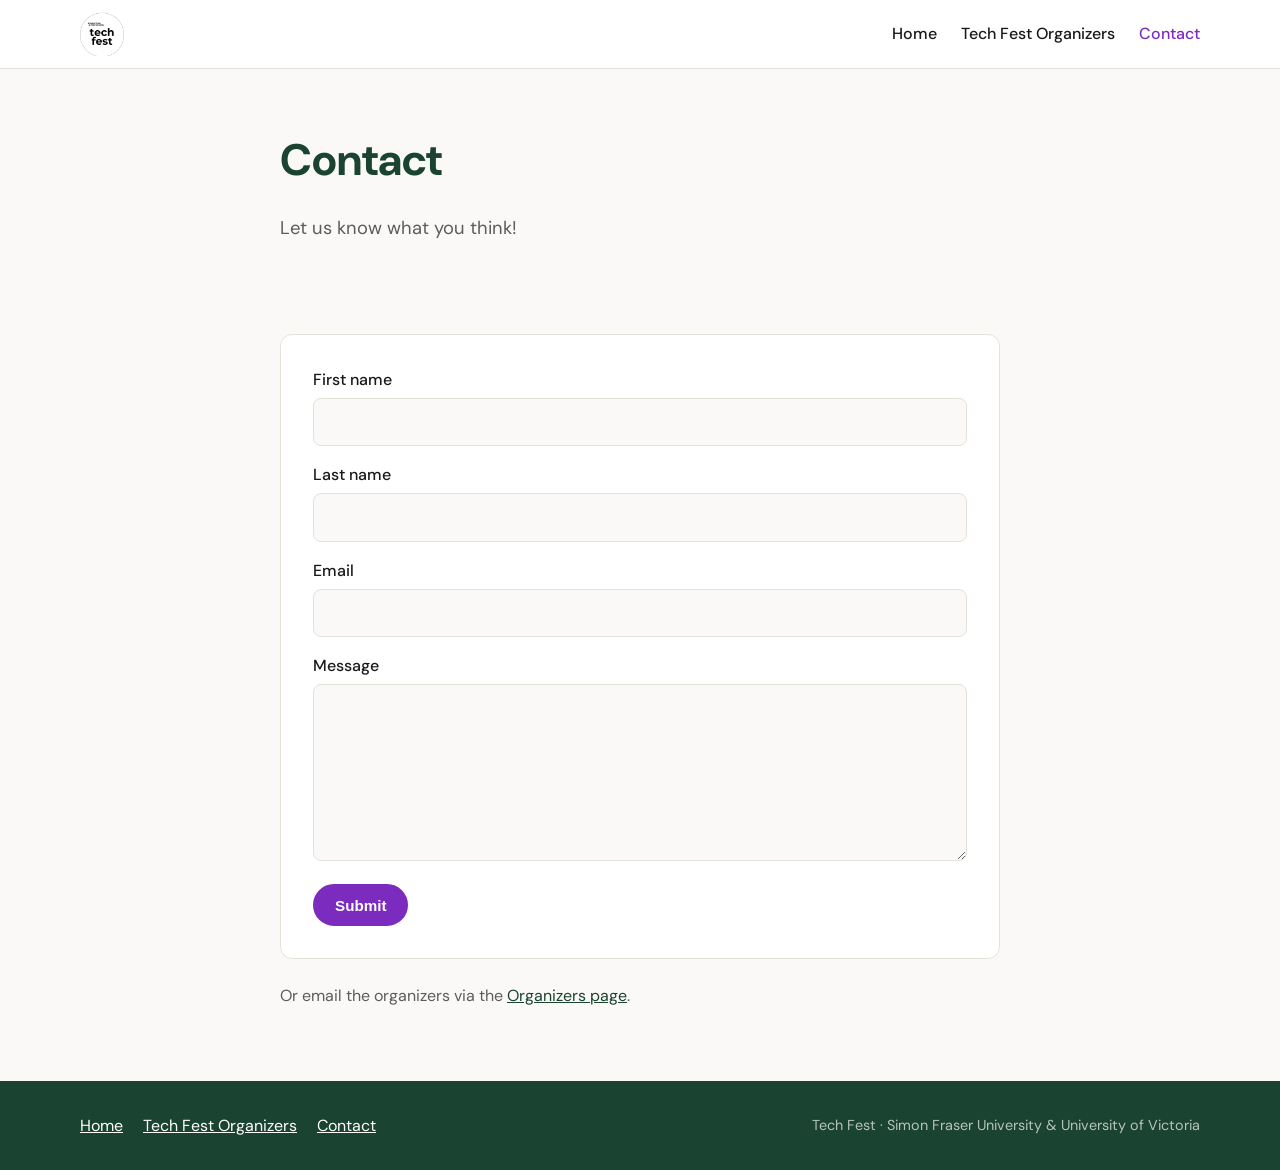
==== contact.html @ 5e9f5255 "Add static Tech Fest site migrated from Wix for GitHub Pages hosting. Co-authored-by: Cursor <cursor" ====
<!DOCTYPE html>
<html lang="en">
<head>
  <meta charset="UTF-8">
  <meta name="viewport" content="width=device-width, initial-scale=1.0">
  <title>Contact | Tech Fest</title>
  <meta name="description" content="Tech Fest – exploring new technology from Simon Fraser University and University of Victoria.">
  <link rel="icon" href="assets/images/logo-minimal.png" type="image/png">
  <link rel="preconnect" href="https://fonts.googleapis.com">
  <link rel="preconnect" href="https://fonts.gstatic.com" crossorigin>
  <link href="https://fonts.googleapis.com/css2?family=DM+Sans:ital,opsz,wght@0,9..40,400;0,9..40,500;0,9..40,600;0,9..40,700;1,9..40,400&display=swap" rel="stylesheet">
  <link rel="stylesheet" href="assets/css/styles.css">
</head>
<body>
  <a class="skip-link" href="#main">Skip to content</a>
  <header class="site-header">
    <div class="container header-inner">
      <a class="brand" href="index.html">
        <img src="assets/images/logo-bw.png" alt="Tech Fest logo" width="120" height="40">
      </a>
      <button class="nav-toggle" aria-expanded="false" aria-controls="site-nav" aria-label="Toggle navigation">
        <span></span><span></span><span></span>
      </button>
      <nav id="site-nav" class="site-nav" aria-label="Main">
        <ul>
          <li><a href="index.html">Home</a></li>
<li><a href="organizers.html">Tech Fest Organizers</a></li>
<li><a href="contact.html" class="active">Contact</a></li>
        </ul>
      </nav>
    </div>
  </header>
  <main id="main">
    
    <section class="section page-header">
      <div class="container narrow">
        <h1>Contact</h1>
        <p class="lead">Let us know what you think!</p>
      </div>
    </section>
    <section class="section">
      <div class="container narrow">
        <form class="contact-form" action="https://formspree.io/f/YOUR_FORM_ID" method="POST">
          <div class="form-row">
            <label for="first-name">First name</label>
            <input id="first-name" name="first_name" type="text" autocomplete="given-name" required>
          </div>
          <div class="form-row">
            <label for="last-name">Last name</label>
            <input id="last-name" name="last_name" type="text" autocomplete="family-name" required>
          </div>
          <div class="form-row">
            <label for="email">Email</label>
            <input id="email" name="email" type="email" autocomplete="email" required>
          </div>
          <div class="form-row">
            <label for="message">Message</label>
            <textarea id="message" name="message" rows="6" required></textarea>
          </div>
          <button class="btn btn-primary" type="submit">Submit</button>
        </form>
        <p class="contact-alt">Or email the organizers via the <a href="organizers.html">Organizers page</a>.</p>
      </div>
    </section>
    
  </main>
  <footer class="site-footer">
    <div class="container footer-inner">
      <nav aria-label="Footer">
        <ul>
          <li><a href="index.html">Home</a></li>
<li><a href="organizers.html">Tech Fest Organizers</a></li>
<li><a href="contact.html" class="active">Contact</a></li>
        </ul>
      </nav>
      <p class="footer-note">Tech Fest · Simon Fraser University &amp; University of Victoria</p>
    </div>
  </footer>
  <script src="assets/js/main.js"></script>
</body>
</html>
---- assets/css/styles.css ----
:root {
  --green: #2d6a4f;
  --green-dark: #1b4332;
  --purple: #7b2cbf;
  --purple-light: #9d4edd;
  --bg: #faf9f7;
  --surface: #ffffff;
  --text: #1a1a1a;
  --muted: #5c5c5c;
  --border: #e5e2dc;
  --shadow: 0 8px 30px rgba(27, 67, 50, 0.08);
  --radius: 12px;
  --max: 1120px;
}

*,
*::before,
*::after {
  box-sizing: border-box;
}

html {
  scroll-behavior: smooth;
}

body {
  margin: 0;
  font-family: "DM Sans", system-ui, -apple-system, sans-serif;
  color: var(--text);
  background: var(--bg);
  line-height: 1.6;
}

img {
  max-width: 100%;
  height: auto;
  display: block;
}

a {
  color: var(--green-dark);
}

a:hover {
  color: var(--purple);
}

.container {
  width: min(100% - 2rem, var(--max));
  margin-inline: auto;
}

.narrow {
  width: min(100% - 2rem, 720px);
}

.skip-link {
  position: absolute;
  left: -9999px;
  top: 0;
  background: var(--green);
  color: #fff;
  padding: 0.5rem 1rem;
  z-index: 1000;
}

.skip-link:focus {
  left: 1rem;
  top: 1rem;
}

/* Header */
.site-header {
  position: sticky;
  top: 0;
  z-index: 100;
  background: rgba(255, 255, 255, 0.95);
  backdrop-filter: blur(8px);
  border-bottom: 1px solid var(--border);
}

.header-inner {
  display: flex;
  align-items: center;
  justify-content: space-between;
  gap: 1rem;
  padding: 0.75rem 0;
}

.brand img {
  height: 44px;
  width: auto;
}

.nav-toggle {
  display: none;
  flex-direction: column;
  gap: 5px;
  background: none;
  border: none;
  cursor: pointer;
  padding: 0.5rem;
}

.nav-toggle span {
  display: block;
  width: 24px;
  height: 2px;
  background: var(--text);
}

.site-nav ul {
  display: flex;
  gap: 1.5rem;
  list-style: none;
  margin: 0;
  padding: 0;
}

.site-nav a {
  text-decoration: none;
  font-weight: 500;
  color: var(--text);
}

.site-nav a.active,
.site-nav a:hover {
  color: var(--purple);
}

/* Hero */
.hero {
  background: linear-gradient(135deg, #d8f3dc 0%, #e0aaff 100%);
  padding: 3rem 0 4rem;
}

.hero-grid {
  display: grid;
  grid-template-columns: 1fr 1fr;
  gap: 2rem;
  align-items: center;
}

.eyebrow {
  text-transform: uppercase;
  letter-spacing: 0.08em;
  font-size: 0.85rem;
  font-weight: 600;
  color: var(--green-dark);
  margin: 0 0 0.5rem;
}

.hero h1 {
  font-size: clamp(2.5rem, 5vw, 3.5rem);
  line-height: 1.1;
  margin: 0 0 1.5rem;
  color: var(--green-dark);
}

.event-details h2 {
  font-size: 1rem;
  text-transform: uppercase;
  letter-spacing: 0.05em;
  color: var(--purple);
  margin: 1.25rem 0 0.35rem;
}

.event-details p {
  margin: 0.25rem 0;
}

.hero-visual img {
  border-radius: var(--radius);
  box-shadow: var(--shadow);
}

/* Sections */
.section {
  padding: 3.5rem 0;
}

.page-header {
  padding-bottom: 1rem;
}

.page-header h1 {
  font-size: clamp(2rem, 4vw, 2.75rem);
  margin: 0;
  color: var(--green-dark);
}

.lead {
  font-size: 1.15rem;
  color: var(--muted);
}

.funders {
  text-align: center;
  background: var(--surface);
}

.funders h2 {
  font-size: 1.25rem;
  font-weight: 500;
  color: var(--muted);
  margin-bottom: 1.5rem;
}

.funder-logo {
  max-width: 280px;
  margin-inline: auto;
}

.projects-section {
  background: var(--surface);
}

.projects-section h2 {
  font-size: 2rem;
  color: var(--green-dark);
  margin-bottom: 2rem;
}

.project-grid {
  display: grid;
  grid-template-columns: repeat(auto-fill, minmax(300px, 1fr));
  gap: 1.5rem;
}

.project-card {
  background: var(--bg);
  border: 1px solid var(--border);
  border-radius: var(--radius);
  padding: 1.25rem;
  display: flex;
  flex-direction: column;
  gap: 0.75rem;
  transition: box-shadow 0.2s, transform 0.2s;
}

.project-card:hover {
  box-shadow: var(--shadow);
  transform: translateY(-2px);
}

.project-num {
  display: inline-block;
  font-size: 0.8rem;
  font-weight: 700;
  color: var(--purple);
  letter-spacing: 0.05em;
}

.project-card-image {
  aspect-ratio: 16 / 10;
  overflow: hidden;
  border-radius: 8px;
  background: #eee;
}

.project-card-image img {
  width: 100%;
  height: 100%;
  object-fit: cover;
}

.project-card h3 {
  font-size: 1.05rem;
  line-height: 1.35;
  margin: 0;
  color: var(--green-dark);
}

.project-members,
.project-contact {
  font-size: 0.9rem;
  color: var(--muted);
  margin: 0;
}

/* Buttons */
.btn {
  display: inline-block;
  padding: 0.65rem 1.25rem;
  border-radius: 999px;
  font-weight: 600;
  text-decoration: none;
  border: 2px solid transparent;
  cursor: pointer;
  font-size: 0.95rem;
  transition: background 0.2s, color 0.2s, border-color 0.2s;
}

.btn-outline {
  border-color: var(--green);
  color: var(--green-dark);
  background: transparent;
  margin-top: auto;
  align-self: flex-start;
}

.btn-outline:hover {
  background: var(--green);
  color: #fff;
}

.btn-primary {
  background: var(--purple);
  color: #fff;
  border-color: var(--purple);
}

.btn-primary:hover {
  background: var(--purple-light);
  border-color: var(--purple-light);
}

/* Invite */
.invite {
  background: linear-gradient(135deg, var(--green-dark), var(--purple));
  color: #fff;
}

.invite h2 {
  margin-top: 0;
}

.invite a {
  color: #fff;
}

.topic-list {
  display: grid;
  grid-template-columns: repeat(auto-fit, minmax(180px, 1fr));
  gap: 0.5rem 1.5rem;
  padding-left: 1.25rem;
}

.topics-label {
  font-weight: 600;
  margin-bottom: 0.5rem;
}

/* Organizers */
.organizers-grid {
  display: grid;
  grid-template-columns: repeat(auto-fit, minmax(280px, 1fr));
  gap: 2rem;
}

.org-block {
  background: var(--surface);
  border: 1px solid var(--border);
  border-radius: var(--radius);
  padding: 2rem;
}

.org-logo {
  max-height: 56px;
  width: auto;
  margin-bottom: 1rem;
}

.org-list {
  list-style: none;
  padding: 0;
  margin: 0;
}

.org-list li {
  padding: 0.75rem 0;
  border-bottom: 1px solid var(--border);
}

.org-list li:last-child {
  border-bottom: none;
}

.role {
  font-size: 0.9rem;
  color: var(--muted);
  font-weight: 400;
}

/* Contact form */
.contact-form {
  background: var(--surface);
  border: 1px solid var(--border);
  border-radius: var(--radius);
  padding: 2rem;
}

.form-note {
  font-size: 0.85rem;
  color: var(--muted);
  background: #f0f7f4;
  padding: 0.75rem 1rem;
  border-radius: 8px;
  margin-top: 0;
}

.form-row {
  margin-bottom: 1rem;
}

.form-row label {
  display: block;
  font-weight: 500;
  margin-bottom: 0.35rem;
}

.form-row input,
.form-row textarea {
  width: 100%;
  padding: 0.65rem 0.85rem;
  border: 1px solid var(--border);
  border-radius: 8px;
  font: inherit;
  background: var(--bg);
}

.form-row input:focus,
.form-row textarea:focus {
  outline: 2px solid var(--purple-light);
  border-color: transparent;
}

.contact-alt {
  margin-top: 1.5rem;
  color: var(--muted);
}

/* Project detail */
.project-header .project-num {
  font-size: 1rem;
  margin-bottom: 0.5rem;
}

.project-gallery {
  display: grid;
  gap: 1rem;
  margin-bottom: 2rem;
}

.project-gallery img {
  border-radius: var(--radius);
  box-shadow: var(--shadow);
}

.project-block h2 {
  color: var(--purple);
  font-size: 1.1rem;
  text-transform: uppercase;
  letter-spacing: 0.04em;
}

.publication {
  font-style: italic;
  color: var(--muted);
}

/* Footer */
.site-footer {
  background: var(--green-dark);
  color: rgba(255, 255, 255, 0.85);
  padding: 2rem 0;
}

.site-footer a {
  color: #fff;
}

.footer-inner {
  display: flex;
  flex-wrap: wrap;
  justify-content: space-between;
  align-items: center;
  gap: 1rem;
}

.site-footer ul {
  display: flex;
  gap: 1.25rem;
  list-style: none;
  margin: 0;
  padding: 0;
}

.footer-note {
  margin: 0;
  font-size: 0.9rem;
  opacity: 0.8;
}

@media (max-width: 768px) {
  .nav-toggle {
    display: flex;
  }

  .site-nav {
    position: absolute;
    top: 100%;
    left: 0;
    right: 0;
    background: var(--surface);
    border-bottom: 1px solid var(--border);
    display: none;
    padding: 1rem;
  }

  .site-nav.open {
    display: block;
  }

  .site-nav ul {
    flex-direction: column;
    gap: 0.75rem;
  }

  .hero-grid {
    grid-template-columns: 1fr;
  }

  .footer-inner {
    flex-direction: column;
    text-align: center;
  }

  .site-footer ul {
    flex-direction: column;
    gap: 0.5rem;
  }
}
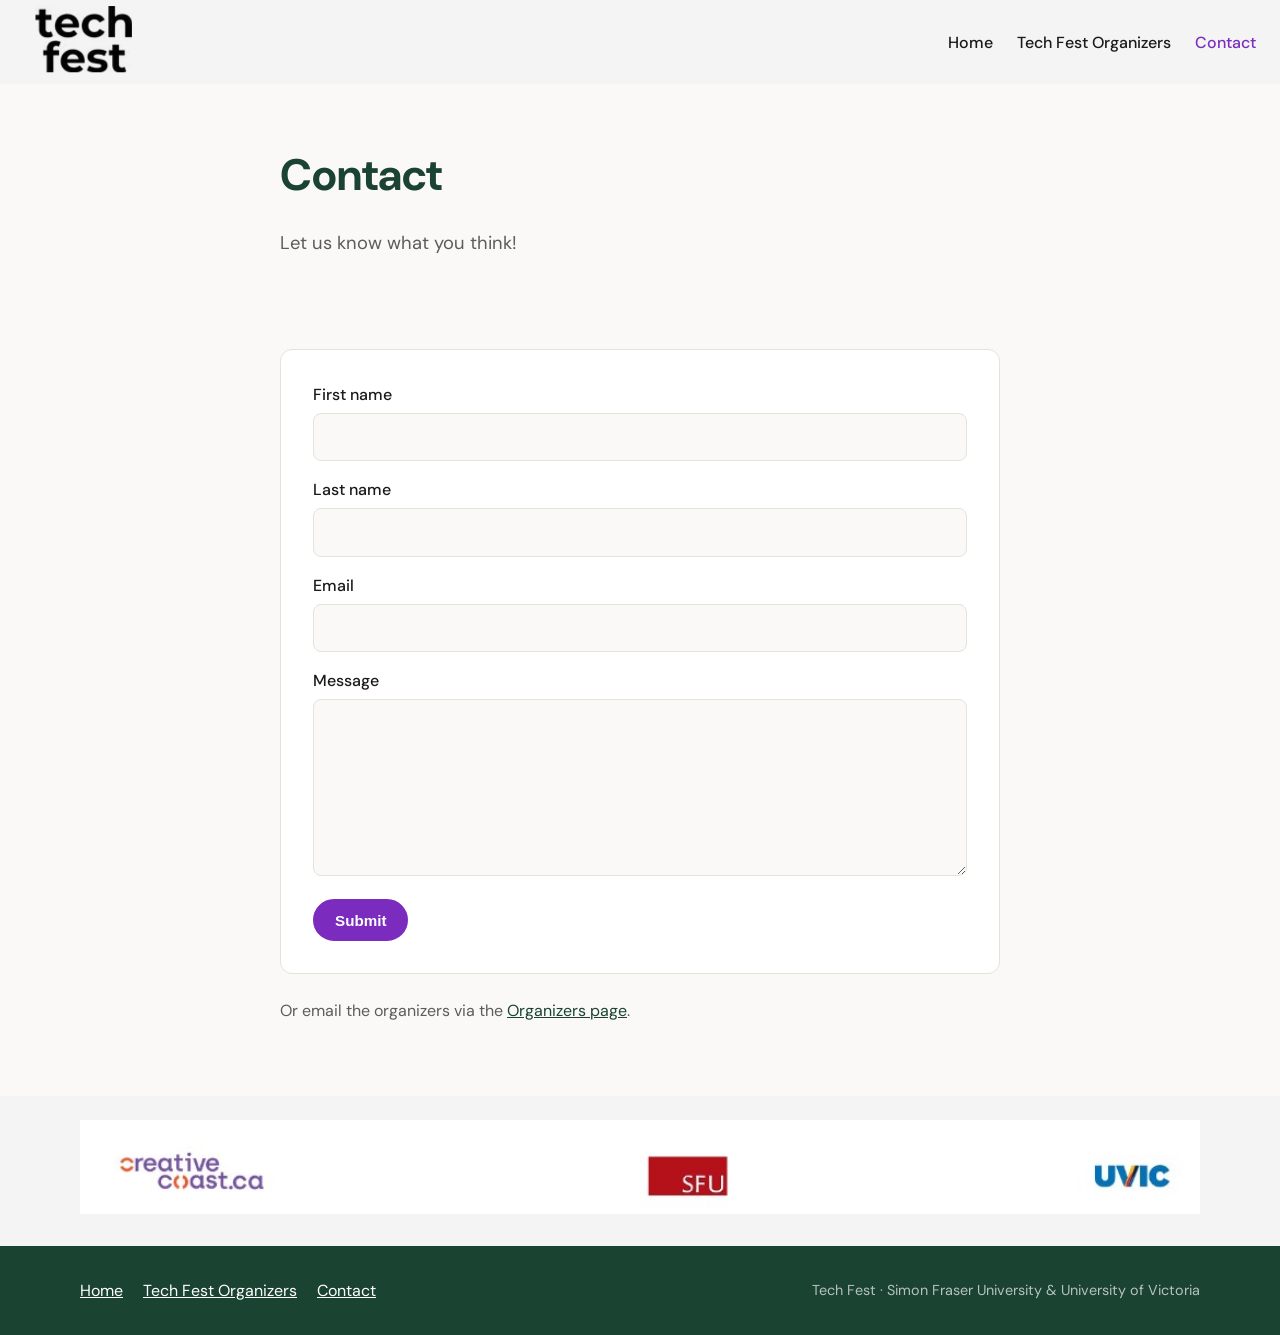
==== commit 006aafbc: "Updated background, fixed the banner, fixed the text, image fit, and other minor yet tedious mistake" ====
--- a/contact.html
+++ b/contact.html
@@ -8,7 +8,7 @@
   <link rel="icon" href="assets/images/logo-minimal.png" type="image/png">
   <link rel="preconnect" href="https://fonts.googleapis.com">
   <link rel="preconnect" href="https://fonts.gstatic.com" crossorigin>
-  <link href="https://fonts.googleapis.com/css2?family=DM+Sans:ital,opsz,wght@0,9..40,400;0,9..40,500;0,9..40,600;0,9..40,700;1,9..40,400&display=swap" rel="stylesheet">
+  <link href="https://fonts.googleapis.com/css2?family=DM+Sans:ital,opsz,wght@0,9..40,400;0,9..40,500;0,9..40,600;0,9..40,700;1,9..40,400&family=Questrial&display=swap" rel="stylesheet">
   <link rel="stylesheet" href="assets/css/styles.css">
 </head>
 <body>
@@ -16,7 +16,7 @@
   <header class="site-header">
     <div class="container header-inner">
       <a class="brand" href="index.html">
-        <img src="assets/images/logo-bw.png" alt="Tech Fest logo" width="120" height="40">
+        <img src="assets/images/logo-techfest.png" alt="Tech Fest logo" width="100" height="72">
       </a>
       <button class="nav-toggle" aria-expanded="false" aria-controls="site-nav" aria-label="Toggle navigation">
         <span></span><span></span><span></span>
@@ -64,6 +64,12 @@
     </section>
     
   </main>
+  
+  <section class="section site-partners" aria-label="Partner institutions">
+    <div class="container">
+      <img src="assets/images/partners-strip.png" alt="Creative Coast, Simon Fraser University, and University of Victoria" class="partners-strip">
+    </div>
+  </section>
   <footer class="site-footer">
     <div class="container footer-inner">
       <nav aria-label="Footer">
--- a/assets/css/styles.css
+++ b/assets/css/styles.css
@@ -74,9 +74,8 @@
   position: sticky;
   top: 0;
   z-index: 100;
-  background: rgba(255, 255, 255, 0.95);
-  backdrop-filter: blur(8px);
-  border-bottom: 1px solid var(--border);
+  background: #f4f4f4;
+  border-bottom: none;
 }
 
 .header-inner {
@@ -84,11 +83,14 @@
   align-items: center;
   justify-content: space-between;
   gap: 1rem;
-  padding: 0.75rem 0;
+  width: min(100% - 1rem, 1400px);
+  max-width: 1400px;
+  margin-inline: auto;
+  padding: 0.4rem clamp(0.25rem, 1.5vw, 1rem) 0.35rem;
 }
 
 .brand img {
-  height: 44px;
+  height: clamp(52px, 7vw, 72px);
   width: auto;
 }
 
@@ -128,50 +130,186 @@
   color: var(--purple);
 }
 
+/* Homepage */
+body.page-home {
+  background: #f4f4f4;
+}
+
+body.page-home .site-header {
+  background: #f4f4f4;
+}
+
+body.page-home .site-nav a.active {
+  color: #c45c5c;
+}
+
+body.page-home .site-nav a:hover {
+  color: #c45c5c;
+}
+
+body.page-home .projects-section {
+  background: transparent;
+}
+
+body.page-home .section.projects-section {
+  padding-top: 2.5rem;
+}
+
 /* Hero */
 .hero {
-  background: linear-gradient(135deg, #d8f3dc 0%, #e0aaff 100%);
-  padding: 3rem 0 4rem;
-}
-
-.hero-grid {
+  background: #f4f4f4;
+  padding: 0;
+}
+
+.hero-panel {
+  width: min(100%, 1400px);
+  margin-inline: auto;
+}
+
+.hero-main {
+  position: relative;
+  display: flex;
+  align-items: center;
+  justify-content: center;
+  min-height: clamp(340px, 50vw, 600px);
+  padding: clamp(0.75rem, 2vw, 1.5rem) clamp(0.5rem, 2vw, 1.5rem) clamp(1.5rem, 4vw, 3rem);
+  overflow: hidden;
+}
+
+.hero-decor {
+  position: absolute;
+  inset: 0;
+  width: 100%;
+  height: 100%;
+  object-fit: contain;
+  object-position: center;
+  opacity: 0.45;
+  pointer-events: none;
+}
+
+.hero-layout {
+  position: relative;
+  z-index: 1;
+  width: min(100%, 1180px);
+  margin-right: auto;
+  margin-left: 0;
   display: grid;
-  grid-template-columns: 1fr 1fr;
-  gap: 2rem;
+  grid-template-columns: minmax(0, 1.15fr) minmax(0, 0.85fr);
   align-items: center;
-}
-
-.eyebrow {
+  gap: clamp(1.5rem, 4vw, 2.5rem);
+}
+
+.hero-brand {
+  display: flex;
+  justify-content: flex-start;
+  padding-left: clamp(0.25rem, 2vw, 1.5rem);
+}
+
+.hero-circle {
+  width: clamp(240px, 30vw, 380px);
+  aspect-ratio: 1;
+  border: 2px solid #111;
+  border-radius: 50%;
+  display: flex;
+  flex-direction: column;
+  align-items: center;
+  justify-content: center;
+  text-align: center;
+  padding: 1.5rem;
+  background: transparent;
+}
+
+.hero-circle-label {
+  font-family: "Questrial", "DM Sans", sans-serif;
+  font-size: clamp(0.72rem, 1.5vw, 1rem);
+  font-weight: 700;
+  letter-spacing: 0.08em;
   text-transform: uppercase;
-  letter-spacing: 0.08em;
-  font-size: 0.85rem;
-  font-weight: 600;
-  color: var(--green-dark);
-  margin: 0 0 0.5rem;
-}
-
-.hero h1 {
-  font-size: clamp(2.5rem, 5vw, 3.5rem);
-  line-height: 1.1;
-  margin: 0 0 1.5rem;
-  color: var(--green-dark);
-}
-
-.event-details h2 {
-  font-size: 1rem;
-  text-transform: uppercase;
-  letter-spacing: 0.05em;
-  color: var(--purple);
-  margin: 1.25rem 0 0.35rem;
-}
-
-.event-details p {
-  margin: 0.25rem 0;
-}
-
-.hero-visual img {
-  border-radius: var(--radius);
-  box-shadow: var(--shadow);
+  margin: 0 0 0.85rem;
+  line-height: 1.35;
+  max-width: 15rem;
+}
+
+.hero-circle-title {
+  font-family: "Questrial", "DM Sans", sans-serif;
+  font-size: clamp(2.8rem, 7.5vw, 4.8rem);
+  font-weight: 700;
+  text-transform: lowercase;
+  margin: 0;
+  line-height: 0.95;
+}
+
+.hero-event {
+  font-family: "Questrial", "DM Sans", sans-serif;
+  max-width: 34rem;
+}
+
+.hero-memory {
+  font-size: clamp(1rem, 1.8vw, 1.15rem);
+  font-weight: 700;
+  line-height: 1.45;
+  color: #111;
+  margin: 0 0 0.85rem;
+}
+
+.hero-event h2 {
+  font-size: clamp(0.95rem, 1.6vw, 1.05rem);
+  font-weight: 400;
+  color: #8a8a8a;
+  margin: 1.1rem 0 0.35rem;
+}
+
+.hero-event h2:first-child {
+  margin-top: 0;
+}
+
+.hero-event p {
+  margin: 0.2rem 0;
+  font-size: clamp(0.92rem, 1.5vw, 1.05rem);
+  line-height: 1.45;
+  color: #111;
+}
+
+.hero-event strong {
+  font-weight: 700;
+}
+
+.hero-funders {
+  display: flex;
+  flex-wrap: wrap;
+  align-items: center;
+  justify-content: space-between;
+  gap: 1rem 2rem;
+  padding: 0.9rem clamp(0.25rem, 1.5vw, 1rem);
+  background: #fff;
+  border-top: 1px solid #e6e6e6;
+}
+
+.hero-funders-text {
+  margin: 0;
+  font-family: "Questrial", "DM Sans", sans-serif;
+  font-size: clamp(0.82rem, 1.4vw, 0.95rem);
+  color: #111;
+}
+
+.hero-funder-logos {
+  display: flex;
+  flex-wrap: wrap;
+  align-items: center;
+  justify-content: flex-end;
+  gap: clamp(0.75rem, 2vw, 1.75rem);
+  flex: 1 1 320px;
+}
+
+.hero-funder-logos img {
+  display: block;
+  height: auto;
+  width: auto;
+  max-height: 44px;
+  max-width: 100%;
+  object-fit: contain;
+  object-position: center;
+  flex-shrink: 0;
 }
 
 /* Sections */
@@ -213,6 +351,54 @@
 
 .projects-section {
   background: var(--surface);
+}
+
+.projects-panel {
+  width: min(100% - 1rem, 1400px);
+  max-width: 1400px;
+  margin-inline: auto;
+  padding-inline: clamp(0.25rem, 1.5vw, 1rem);
+}
+
+.projects-intro {
+  margin-bottom: 2rem;
+  max-width: none;
+  padding-left: 0;
+}
+
+.projects-lead {
+  font-family: "Questrial", "DM Sans", sans-serif;
+  font-size: clamp(1.15rem, 2.2vw, 1.45rem);
+  line-height: 1.5;
+  margin: 0 0 1rem;
+  color: #111;
+}
+
+.projects-lead strong {
+  display: inline;
+  font-weight: 700;
+}
+
+.projects-section .topics-label {
+  font-family: "Questrial", "DM Sans", sans-serif;
+  font-size: 0.95rem;
+  font-weight: 600;
+  margin: 0 0 0.35rem;
+  color: var(--muted);
+}
+
+.topic-list-compact {
+  display: block;
+  list-style: none;
+  margin: 0;
+  padding: 0;
+}
+
+.topic-list-compact li {
+  font-family: "Questrial", "DM Sans", sans-serif;
+  font-size: 0.9rem;
+  color: var(--muted);
+  padding: 0.15rem 0;
 }
 
 .projects-section h2 {
@@ -223,8 +409,8 @@
 
 .project-grid {
   display: grid;
-  grid-template-columns: repeat(auto-fill, minmax(300px, 1fr));
-  gap: 1.5rem;
+  grid-template-columns: repeat(3, minmax(0, 1fr));
+  gap: 1.75rem;
 }
 
 .project-card {
@@ -255,19 +441,23 @@
   aspect-ratio: 16 / 10;
   overflow: hidden;
   border-radius: 8px;
-  background: #eee;
+  background: #f4f4f4;
+  display: flex;
+  align-items: center;
+  justify-content: center;
 }
 
 .project-card-image img {
   width: 100%;
   height: 100%;
-  object-fit: cover;
+  object-fit: contain;
+  object-position: center;
 }
 
 .project-card h3 {
   font-size: 1.05rem;
   line-height: 1.35;
-  margin: 0;
+  margin: 0 0 0.5rem;
   color: var(--green-dark);
 }
 
@@ -376,6 +566,19 @@
   border-bottom: none;
 }
 
+.org-partners,
+.site-partners {
+  padding: 1.5rem 0 2rem;
+  background: #f4f4f4;
+}
+
+.partners-strip {
+  width: 100%;
+  max-width: 100%;
+  height: auto;
+  display: block;
+}
+
 .role {
   font-size: 0.9rem;
   color: var(--muted);
@@ -492,7 +695,44 @@
   opacity: 0.8;
 }
 
+@media (max-width: 1100px) {
+  .project-grid {
+    grid-template-columns: repeat(2, minmax(0, 1fr));
+  }
+}
+
 @media (max-width: 768px) {
+  .hero-main {
+    min-height: auto;
+    padding-top: 2rem;
+    padding-bottom: 2rem;
+  }
+
+  .hero-layout {
+    grid-template-columns: 1fr;
+    margin-inline: auto;
+    text-align: center;
+  }
+
+  .hero-brand {
+    justify-content: center;
+    padding-left: 0;
+  }
+
+  .hero-event {
+    margin-inline: auto;
+    text-align: left;
+  }
+
+  .hero-funders {
+    flex-direction: column;
+    align-items: flex-start;
+  }
+
+  .hero-funder-logos {
+    justify-content: flex-start;
+  }
+
   .nav-toggle {
     display: flex;
   }
@@ -517,10 +757,6 @@
     gap: 0.75rem;
   }
 
-  .hero-grid {
-    grid-template-columns: 1fr;
-  }
-
   .footer-inner {
     flex-direction: column;
     text-align: center;
@@ -531,3 +767,9 @@
     gap: 0.5rem;
   }
 }
+
+@media (max-width: 640px) {
+  .project-grid {
+    grid-template-columns: 1fr;
+  }
+}
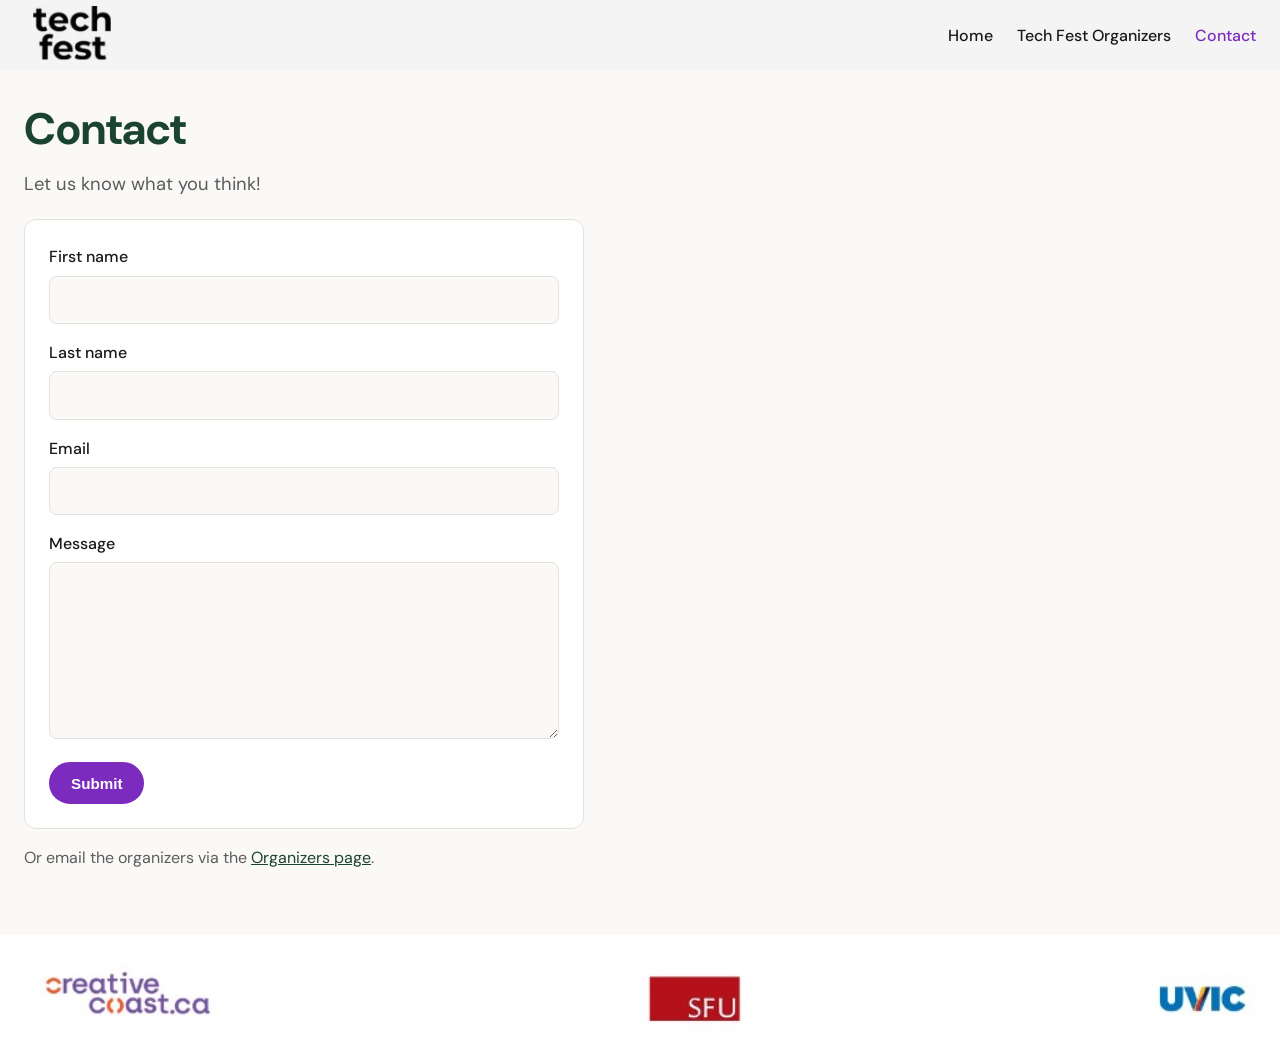
==== commit 15ccaabf: "Added media, made tweaks" ====
--- a/contact.html
+++ b/contact.html
@@ -16,7 +16,7 @@
   <header class="site-header">
     <div class="container header-inner">
       <a class="brand" href="index.html">
-        <img src="assets/images/logo-techfest.png" alt="Tech Fest logo" width="100" height="72">
+        <img src="assets/images/logo-techfest.png" alt="Tech Fest logo" width="81" height="58">
       </a>
       <button class="nav-toggle" aria-expanded="false" aria-controls="site-nav" aria-label="Toggle navigation">
         <span></span><span></span><span></span>
@@ -32,14 +32,10 @@
   </header>
   <main id="main">
     
-    <section class="section page-header">
-      <div class="container narrow">
+    <section class="section contact-page">
+      <div class="contact-page-inner">
         <h1>Contact</h1>
         <p class="lead">Let us know what you think!</p>
-      </div>
-    </section>
-    <section class="section">
-      <div class="container narrow">
         <form class="contact-form" action="https://formspree.io/f/YOUR_FORM_ID" method="POST">
           <div class="form-row">
             <label for="first-name">First name</label>
@@ -65,22 +61,8 @@
     
   </main>
   
-  <section class="section site-partners" aria-label="Partner institutions">
-    <div class="container">
-      <img src="assets/images/partners-strip.png" alt="Creative Coast, Simon Fraser University, and University of Victoria" class="partners-strip">
-    </div>
-  </section>
-  <footer class="site-footer">
-    <div class="container footer-inner">
-      <nav aria-label="Footer">
-        <ul>
-          <li><a href="index.html">Home</a></li>
-<li><a href="organizers.html">Tech Fest Organizers</a></li>
-<li><a href="contact.html" class="active">Contact</a></li>
-        </ul>
-      </nav>
-      <p class="footer-note">Tech Fest · Simon Fraser University &amp; University of Victoria</p>
-    </div>
+  <footer class="site-partners" aria-label="Partner institutions">
+    <img src="assets/images/partners-strip.png" alt="Creative Coast, Simon Fraser University, and University of Victoria" class="partners-strip">
   </footer>
   <script src="assets/js/main.js"></script>
 </body>
--- a/assets/css/styles.css
+++ b/assets/css/styles.css
@@ -90,7 +90,7 @@
 }
 
 .brand img {
-  height: clamp(52px, 7vw, 72px);
+  height: clamp(44px, 5.5vw, 58px);
   width: auto;
 }
 
@@ -568,15 +568,23 @@
 
 .org-partners,
 .site-partners {
-  padding: 1.5rem 0 2rem;
+  margin: 0;
+  padding: 0;
+  width: 100%;
+  border: none;
+  line-height: 0;
   background: #f4f4f4;
 }
 
 .partners-strip {
   width: 100%;
-  max-width: 100%;
+  max-width: none;
   height: auto;
   display: block;
+}
+
+.publication-link {
+  margin: 1rem 0 0;
 }
 
 .role {
@@ -586,11 +594,33 @@
 }
 
 /* Contact form */
+.contact-page {
+  padding: 1.5rem 0 3rem;
+}
+
+.contact-page-inner {
+  width: min(100% - 1rem, 1400px);
+  max-width: 1400px;
+  margin-inline: auto;
+  padding-inline: clamp(0.25rem, 1.5vw, 1rem);
+}
+
+.contact-page h1 {
+  font-size: clamp(2rem, 4vw, 2.75rem);
+  margin: 0 0 0.35rem;
+  color: var(--green-dark);
+}
+
+.contact-page .lead {
+  margin: 0 0 1.25rem;
+}
+
 .contact-form {
   background: var(--surface);
   border: 1px solid var(--border);
   border-radius: var(--radius);
-  padding: 2rem;
+  padding: 1.5rem;
+  max-width: 560px;
 }
 
 .form-note {
@@ -629,7 +659,7 @@
 }
 
 .contact-alt {
-  margin-top: 1.5rem;
+  margin-top: 1rem;
   color: var(--muted);
 }
 
@@ -662,38 +692,45 @@
   color: var(--muted);
 }
 
-/* Footer */
-.site-footer {
-  background: var(--green-dark);
-  color: rgba(255, 255, 255, 0.85);
-  padding: 2rem 0;
-}
-
-.site-footer a {
-  color: #fff;
-}
-
-.footer-inner {
-  display: flex;
-  flex-wrap: wrap;
-  justify-content: space-between;
-  align-items: center;
-  gap: 1rem;
-}
-
-.site-footer ul {
-  display: flex;
-  gap: 1.25rem;
-  list-style: none;
-  margin: 0;
-  padding: 0;
-}
-
-.footer-note {
-  margin: 0;
-  font-size: 0.9rem;
-  opacity: 0.8;
-}
+.project-media-stack {
+  display: flex;
+  flex-direction: column;
+  gap: 2.5rem;
+}
+
+.project-media-item {
+  margin: 0;
+}
+
+.project-media-item img {
+  width: 100%;
+  height: auto;
+  display: block;
+  border-radius: var(--radius);
+  box-shadow: var(--shadow);
+  object-fit: contain;
+  background: #fff;
+}
+
+.project-media-video {
+  position: relative;
+  width: 100%;
+  aspect-ratio: 16 / 9;
+  border-radius: var(--radius);
+  overflow: hidden;
+  box-shadow: var(--shadow);
+  background: #000;
+}
+
+.project-media-video iframe {
+  position: absolute;
+  inset: 0;
+  width: 100%;
+  height: 100%;
+  border: 0;
+}
+
+/* Footer — partners strip */
 
 @media (max-width: 1100px) {
   .project-grid {
@@ -756,16 +793,6 @@
     flex-direction: column;
     gap: 0.75rem;
   }
-
-  .footer-inner {
-    flex-direction: column;
-    text-align: center;
-  }
-
-  .site-footer ul {
-    flex-direction: column;
-    gap: 0.5rem;
-  }
 }
 
 @media (max-width: 640px) {
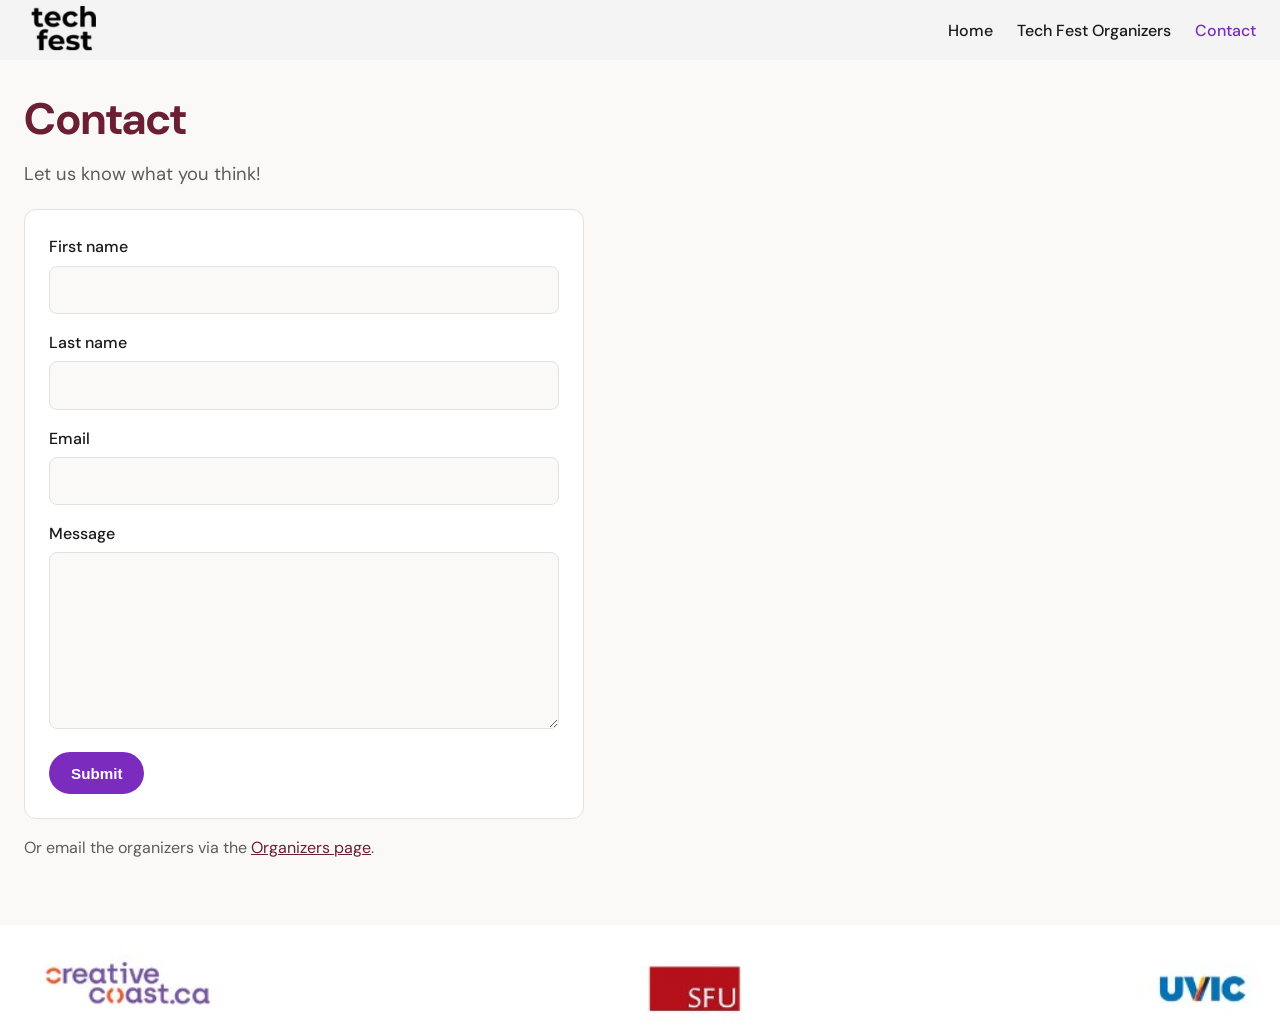
==== commit aec3d4a8: "Updated the logos, removed extra spaces, improved design" ====
--- a/contact.html
+++ b/contact.html
@@ -16,7 +16,7 @@
   <header class="site-header">
     <div class="container header-inner">
       <a class="brand" href="index.html">
-        <img src="assets/images/logo-techfest.png" alt="Tech Fest logo" width="81" height="58">
+        <img src="assets/images/logo-techfest.png" alt="Tech Fest logo" width="67" height="48">
       </a>
       <button class="nav-toggle" aria-expanded="false" aria-controls="site-nav" aria-label="Toggle navigation">
         <span></span><span></span><span></span>
--- a/assets/css/styles.css
+++ b/assets/css/styles.css
@@ -1,6 +1,6 @@
 :root {
-  --green: #2d6a4f;
-  --green-dark: #1b4332;
+  --green: #8B2942;
+  --green-dark: #6B1F32;
   --purple: #7b2cbf;
   --purple-light: #9d4edd;
   --bg: #faf9f7;
@@ -8,7 +8,7 @@
   --text: #1a1a1a;
   --muted: #5c5c5c;
   --border: #e5e2dc;
-  --shadow: 0 8px 30px rgba(27, 67, 50, 0.08);
+  --shadow: 0 8px 30px rgba(107, 31, 50, 0.08);
   --radius: 12px;
   --max: 1120px;
 }
@@ -90,7 +90,7 @@
 }
 
 .brand img {
-  height: clamp(44px, 5.5vw, 58px);
+  height: clamp(36px, 4.5vw, 48px);
   width: auto;
 }
 
@@ -152,7 +152,12 @@
 }
 
 body.page-home .section.projects-section {
-  padding-top: 2.5rem;
+  padding-top: 2rem;
+  padding-bottom: 3.5rem;
+}
+
+body.page-home .hero-main {
+  padding-top: 0;
 }
 
 /* Hero */
@@ -171,8 +176,8 @@
   display: flex;
   align-items: center;
   justify-content: center;
-  min-height: clamp(340px, 50vw, 600px);
-  padding: clamp(0.75rem, 2vw, 1.5rem) clamp(0.5rem, 2vw, 1.5rem) clamp(1.5rem, 4vw, 3rem);
+  min-height: clamp(290px, 42vw, 510px);
+  padding: clamp(0.75rem, 2vw, 1.5rem) clamp(0.5rem, 2vw, 1.5rem) clamp(0.75rem, 2vw, 1.35rem);
   overflow: hidden;
 }
 
@@ -181,8 +186,8 @@
   inset: 0;
   width: 100%;
   height: 100%;
-  object-fit: contain;
-  object-position: center;
+  object-fit: cover;
+  object-position: center top;
   opacity: 0.45;
   pointer-events: none;
 }
@@ -361,47 +366,99 @@
 }
 
 .projects-intro {
-  margin-bottom: 2rem;
+  margin-bottom: 0;
   max-width: none;
   padding-left: 0;
 }
 
+.projects-intro-card {
+  background: #fff;
+  border-radius: var(--radius);
+  border-left: 4px solid var(--green);
+  box-shadow: var(--shadow);
+  padding: clamp(1.5rem, 3.5vw, 2.25rem) clamp(1.5rem, 4vw, 2.75rem);
+  display: grid;
+  grid-template-columns: minmax(0, 1.35fr) minmax(0, 1fr);
+  gap: clamp(1.25rem, 4vw, 3rem);
+  align-items: start;
+}
+
 .projects-lead {
   font-family: "Questrial", "DM Sans", sans-serif;
-  font-size: clamp(1.15rem, 2.2vw, 1.45rem);
+  font-size: clamp(1.25rem, 2.5vw, 1.75rem);
   line-height: 1.5;
-  margin: 0 0 1rem;
+  margin: 0;
   color: #111;
 }
 
 .projects-lead strong {
   display: inline;
   font-weight: 700;
+  color: var(--green-dark);
+  background: linear-gradient(transparent 62%, rgba(139, 41, 66, 0.14) 62%);
+}
+
+.projects-topics {
+  border-left: 1px solid var(--border);
+  padding-left: clamp(1rem, 3vw, 2rem);
 }
 
 .projects-section .topics-label {
   font-family: "Questrial", "DM Sans", sans-serif;
-  font-size: 0.95rem;
+  font-size: 0.82rem;
   font-weight: 600;
-  margin: 0 0 0.35rem;
+  margin: 0 0 0.85rem;
   color: var(--muted);
-}
-
-.topic-list-compact {
+  text-transform: uppercase;
+  letter-spacing: 0.08em;
+}
+
+.topic-tags {
+  display: flex;
+  flex-wrap: wrap;
+  gap: 0.5rem;
+  list-style: none;
+  margin: 0;
+  padding: 0;
+}
+
+.topic-tags li {
+  font-family: "Questrial", "DM Sans", sans-serif;
+  font-size: 0.875rem;
+  font-weight: 500;
+  padding: 0.45rem 0.95rem;
+  background: #f4f4f4;
+  border: 1px solid var(--border);
+  border-radius: 999px;
+  color: var(--green-dark);
+}
+
+.projects-header {
+  margin: clamp(2rem, 5vw, 3rem) 0 1.75rem;
+  padding-top: clamp(1.5rem, 3vw, 2rem);
+  border-top: 1px solid #ddd;
+}
+
+.projects-title {
+  font-family: "Questrial", "DM Sans", sans-serif;
+  font-size: clamp(2rem, 4vw, 2.75rem);
+  font-weight: 700;
+  color: var(--green-dark);
+  margin: 0;
+  line-height: 1.1;
+}
+
+.projects-title::after {
+  content: "";
   display: block;
-  list-style: none;
-  margin: 0;
-  padding: 0;
-}
-
-.topic-list-compact li {
-  font-family: "Questrial", "DM Sans", sans-serif;
-  font-size: 0.9rem;
-  color: var(--muted);
-  padding: 0.15rem 0;
-}
-
-.projects-section h2 {
+  width: 3.5rem;
+  height: 4px;
+  margin-top: 0.65rem;
+  background: var(--purple);
+  border-radius: 2px;
+}
+
+.projects-section h2:not(.projects-title) {
   font-size: 2rem;
   color: var(--green-dark);
   margin-bottom: 2rem;
@@ -532,6 +589,16 @@
 }
 
 /* Organizers */
+body.page-organizers .section {
+  padding: 0.75rem 0 2.5rem;
+}
+
+body.page-organizers h1 {
+  font-size: clamp(2rem, 4vw, 2.75rem);
+  margin: 0 0 1rem;
+  color: var(--green-dark);
+}
+
 .organizers-grid {
   display: grid;
   grid-template-columns: repeat(auto-fit, minmax(280px, 1fr));
@@ -545,10 +612,27 @@
   padding: 2rem;
 }
 
+.org-logo-frame {
+  width: 100%;
+  min-height: 72px;
+  margin-bottom: 0.75rem;
+  display: flex;
+  align-items: center;
+  justify-content: flex-start;
+  padding: 0.65rem 1rem;
+  background: #f4f4f4;
+  border-radius: 8px;
+  overflow: visible;
+}
+
 .org-logo {
-  max-height: 56px;
+  display: block;
   width: auto;
-  margin-bottom: 1rem;
+  max-width: 100%;
+  height: auto;
+  max-height: 48px;
+  object-fit: contain;
+  object-position: left center;
 }
 
 .org-list {
@@ -626,7 +710,7 @@
 .form-note {
   font-size: 0.85rem;
   color: var(--muted);
-  background: #f0f7f4;
+  background: #f9f0f2;
   padding: 0.75rem 1rem;
   border-radius: 8px;
   margin-top: 0;
@@ -741,8 +825,8 @@
 @media (max-width: 768px) {
   .hero-main {
     min-height: auto;
-    padding-top: 2rem;
-    padding-bottom: 2rem;
+    padding-top: 1.25rem;
+    padding-bottom: 1rem;
   }
 
   .hero-layout {
@@ -768,6 +852,17 @@
 
   .hero-funder-logos {
     justify-content: flex-start;
+  }
+
+  .projects-intro-card {
+    grid-template-columns: 1fr;
+  }
+
+  .projects-topics {
+    border-left: none;
+    border-top: 1px solid var(--border);
+    padding-left: 0;
+    padding-top: 1.25rem;
   }
 
   .nav-toggle {
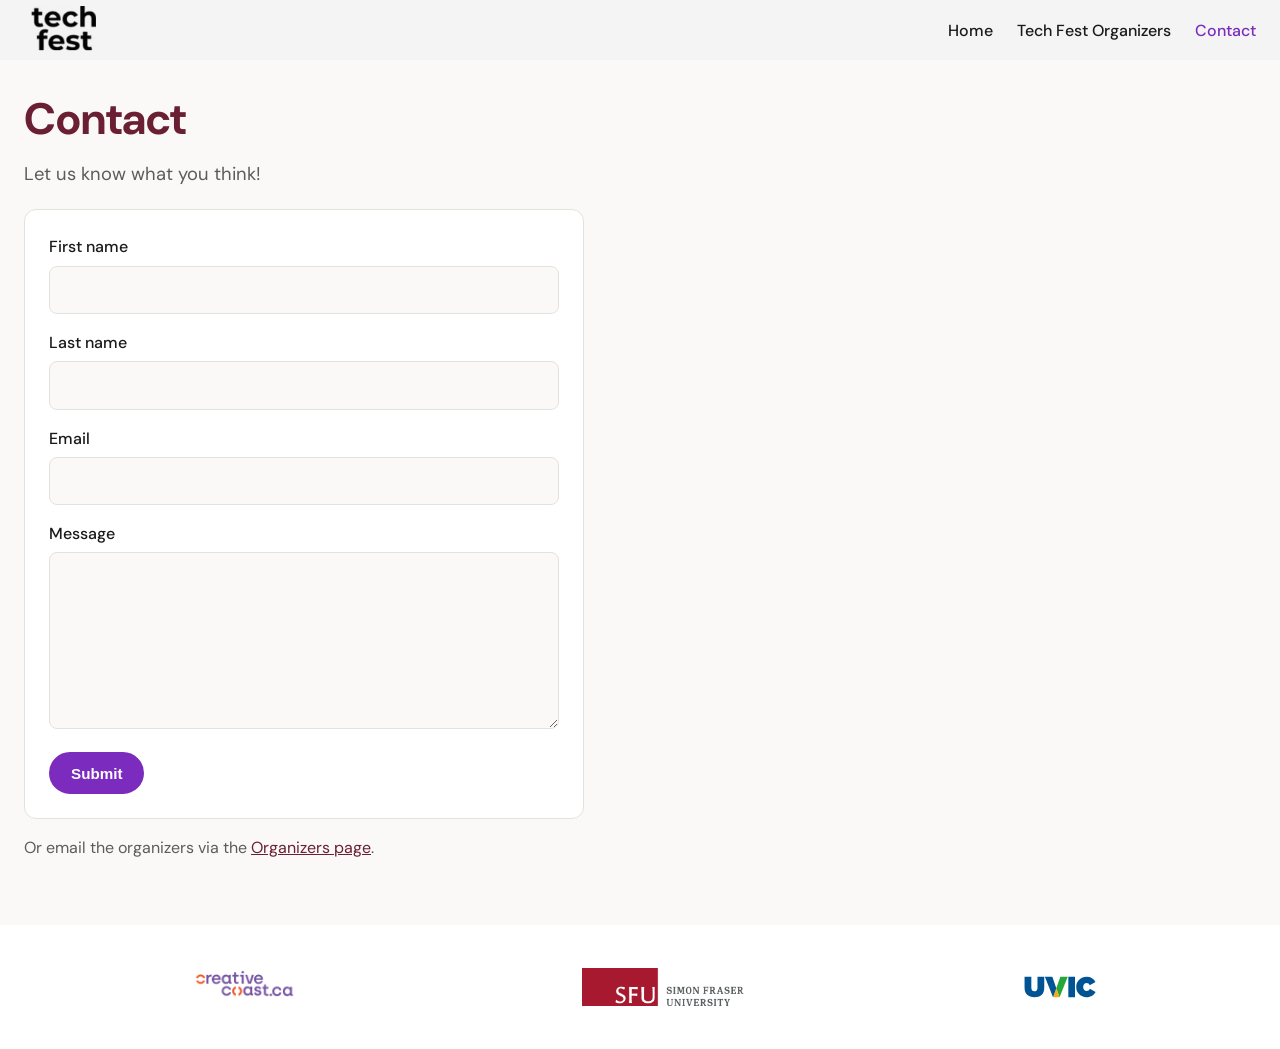
==== commit ea0ebcb4: "Improve footer logos, funder sizing, and homepage styling. Co-authored-by: Cursor <cursoragent@curso" ====
--- a/contact.html
+++ b/contact.html
@@ -62,7 +62,11 @@
   </main>
   
   <footer class="site-partners" aria-label="Partner institutions">
-    <img src="assets/images/partners-strip.png" alt="Creative Coast, Simon Fraser University, and University of Victoria" class="partners-strip">
+    <div class="partners-strip-inner">
+      <img src="assets/images/creative-coast-logo.png" alt="Creative Coast" class="partners-logo partners-logo-creative-coast">
+      <img src="assets/images/sfu-logo.png" alt="Simon Fraser University" class="partners-logo partners-logo-sfu">
+      <img src="assets/images/uvic-logo.svg" alt="University of Victoria" class="partners-logo partners-logo-uvic">
+    </div>
   </footer>
   <script src="assets/js/main.js"></script>
 </body>
--- a/assets/css/styles.css
+++ b/assets/css/styles.css
@@ -310,12 +310,25 @@
   display: block;
   height: auto;
   width: auto;
-  max-height: 44px;
   max-width: 100%;
   object-fit: contain;
   object-position: center;
   flex-shrink: 0;
 }
+
+.funder-logo-nfrf {
+  max-height: clamp(85px, 9.5vw, 115px);
+}
+
+.funder-logo-nserc {
+  max-height: clamp(28px, 3.2vw, 34px);
+}
+
+.funder-logo-crc {
+
+    max-height: clamp(70px, 9vw, 76px);
+  }
+
 
 /* Sections */
 .section {
@@ -656,15 +669,40 @@
   padding: 0;
   width: 100%;
   border: none;
-  line-height: 0;
-  background: #f4f4f4;
-}
-
-.partners-strip {
-  width: 100%;
-  max-width: none;
+  background: #fff;
+}
+
+.partners-strip-inner {
+  display: flex;
+  align-items: center;
+  justify-content: space-between;
+  gap: clamp(0.75rem, 3vw, 1.75rem);
+  width: min(100% - 2rem, 960px);
+  margin-inline: auto;
+  padding-block: 0.15rem;
+  padding-inline: clamp(1rem, 3vw, 1.5rem);
+}
+
+.partners-logo {
+  display: block;
+  width: auto;
   height: auto;
-  display: block;
+  max-width: min(100%, 320px);
+  object-fit: contain;
+  object-position: center;
+  flex: 0 1 auto;
+}
+
+.partners-logo-creative-coast {
+  max-height: clamp(70px, 9.5vw, 120px);
+}
+
+.partners-logo-sfu {
+  max-height: clamp(30px, 3.8vw, 38px);
+}
+
+.partners-logo-uvic {
+  max-height: clamp(16px, 2vw, 22px);
 }
 
 .publication-link {
@@ -852,6 +890,13 @@
 
   .hero-funder-logos {
     justify-content: flex-start;
+  }
+
+  .partners-strip-inner {
+    flex-wrap: wrap;
+    justify-content: center;
+    row-gap: 0.35rem;
+    padding-block: 0.15rem;
   }
 
   .projects-intro-card {
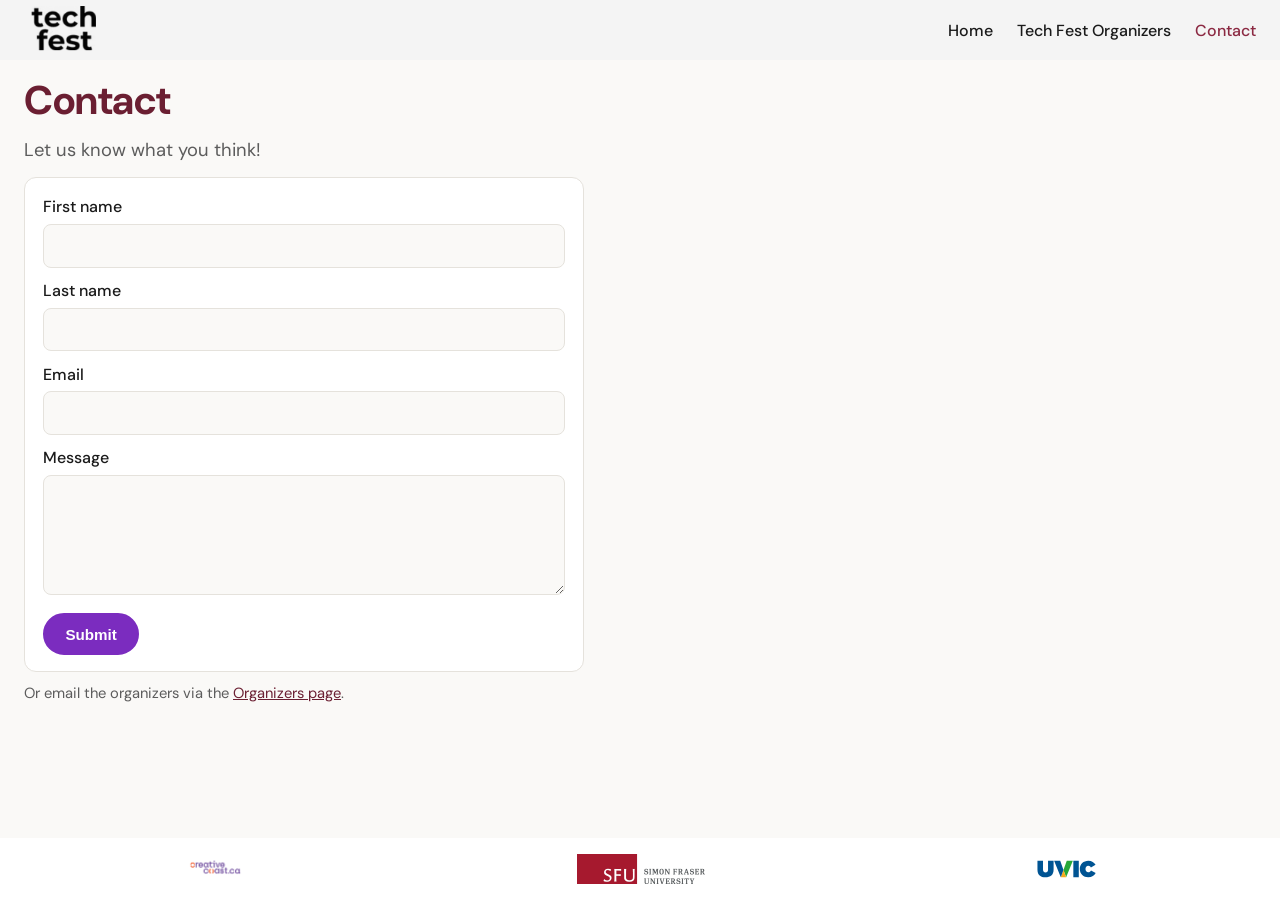
==== commit 7e33bb34: "Compact footer and secondary pages, tune hero crop, and fix contact form delivery. Co-authored-by: C" ====
--- a/contact.html
+++ b/contact.html
@@ -11,7 +11,7 @@
   <link href="https://fonts.googleapis.com/css2?family=DM+Sans:ital,opsz,wght@0,9..40,400;0,9..40,500;0,9..40,600;0,9..40,700;1,9..40,400&family=Questrial&display=swap" rel="stylesheet">
   <link rel="stylesheet" href="assets/css/styles.css">
 </head>
-<body>
+<body class="page-contact">
   <a class="skip-link" href="#main">Skip to content</a>
   <header class="site-header">
     <div class="container header-inner">
@@ -36,7 +36,14 @@
       <div class="contact-page-inner">
         <h1>Contact</h1>
         <p class="lead">Let us know what you think!</p>
-        <form class="contact-form" action="https://formspree.io/f/YOUR_FORM_ID" method="POST">
+        <div class="form-success" id="form-success" hidden role="status">
+          <p><strong>Thank you!</strong> Your message was sent successfully.</p>
+        </div>
+        <form class="contact-form" action="https://formsubmit.co/sheelagh@sfu.ca" method="POST">
+          <input type="hidden" name="_subject" value="Tech Fest website contact form">
+          <input type="hidden" name="_next" value="https://innovis-sfu.github.io/Techfest/contact.html?sent=1">
+          <input type="hidden" name="_captcha" value="false">
+          <input type="text" name="_honey" class="form-honey" tabindex="-1" autocomplete="off" aria-hidden="true">
           <div class="form-row">
             <label for="first-name">First name</label>
             <input id="first-name" name="first_name" type="text" autocomplete="given-name" required>
@@ -51,7 +58,7 @@
           </div>
           <div class="form-row">
             <label for="message">Message</label>
-            <textarea id="message" name="message" rows="6" required></textarea>
+            <textarea id="message" name="message" rows="4" required></textarea>
           </div>
           <button class="btn btn-primary" type="submit">Submit</button>
         </form>
--- a/assets/css/styles.css
+++ b/assets/css/styles.css
@@ -42,7 +42,7 @@
 }
 
 a:hover {
-  color: var(--purple);
+  color: var(--green);
 }
 
 .container {
@@ -127,7 +127,7 @@
 
 .site-nav a.active,
 .site-nav a:hover {
-  color: var(--purple);
+  color: var(--green);
 }
 
 /* Homepage */
@@ -158,6 +158,53 @@
 
 body.page-home .hero-main {
   padding-top: 0;
+  min-height: clamp(300px, 38vw, 480px);
+  max-height: calc(100svh - 10.5rem);
+  align-items: center;
+  padding-bottom: 0;
+}
+
+body.page-home .hero-layout {
+  align-items: center;
+  gap: clamp(1rem, 2.5vw, 2rem);
+}
+
+body.page-home .hero-circle {
+  width: clamp(210px, 26vw, 330px);
+  padding: 1.25rem;
+}
+
+body.page-home .hero-circle-title {
+  font-size: clamp(2.4rem, 5.5vw, 4rem);
+}
+
+body.page-home .hero-circle-label {
+  font-size: clamp(0.7rem, 1.4vw, 0.95rem);
+  margin-bottom: 0.75rem;
+}
+
+body.page-home .hero-event {
+  padding: clamp(1rem, 2vw, 1.35rem);
+}
+
+body.page-home .hero-memory {
+  font-size: clamp(0.95rem, 1.6vw, 1.1rem);
+  margin-bottom: 0.45rem;
+  padding-bottom: 0.75rem;
+}
+
+body.page-home .hero-event-block + .hero-event-block {
+  margin-top: 0.85rem;
+  padding-top: 0.85rem;
+}
+
+body.page-home .hero-event p {
+  font-size: clamp(0.88rem, 1.4vw, 1rem);
+  line-height: 1.42;
+}
+
+body.page-home .hero-funders {
+  flex-shrink: 0;
 }
 
 /* Hero */
@@ -169,6 +216,9 @@
 .hero-panel {
   width: min(100%, 1400px);
   margin-inline: auto;
+  background: #fff;
+  border-bottom: 1px solid var(--border);
+  box-shadow: 0 6px 28px rgba(107, 31, 50, 0.06);
 }
 
 .hero-main {
@@ -176,9 +226,35 @@
   display: flex;
   align-items: center;
   justify-content: center;
-  min-height: clamp(290px, 42vw, 510px);
-  padding: clamp(0.75rem, 2vw, 1.5rem) clamp(0.5rem, 2vw, 1.5rem) clamp(0.75rem, 2vw, 1.35rem);
+  min-height: clamp(280px, 38vw, 480px);
+  padding: clamp(0.65rem, 1.75vw, 1.25rem) clamp(0.5rem, 2vw, 1.5rem) 0;
   overflow: hidden;
+}
+
+.hero-main::before {
+  content: "";
+  position: absolute;
+  inset: 0;
+  background: linear-gradient(
+    100deg,
+    rgba(255, 255, 255, 0.96) 0%,
+    rgba(255, 255, 255, 0.9) 34%,
+    rgba(255, 255, 255, 0.55) 58%,
+    rgba(255, 255, 255, 0.18) 100%
+  );
+  z-index: 1;
+  pointer-events: none;
+}
+
+.hero-main::after {
+  content: "";
+  position: absolute;
+  inset: 0;
+  background:
+    radial-gradient(ellipse 50% 60% at 92% 28%, rgba(196, 92, 108, 0.14) 0%, transparent 72%),
+    radial-gradient(ellipse 40% 50% at 8% 92%, rgba(139, 41, 66, 0.1) 0%, transparent 68%);
+  z-index: 2;
+  pointer-events: none;
 }
 
 .hero-decor {
@@ -187,14 +263,16 @@
   width: 100%;
   height: 100%;
   object-fit: cover;
-  object-position: center top;
-  opacity: 0.45;
+  object-position: 72% 22%;
+  opacity: 1;
+  z-index: 0;
+  filter: saturate(1.12) contrast(1.04);
   pointer-events: none;
 }
 
 .hero-layout {
   position: relative;
-  z-index: 1;
+  z-index: 3;
   width: min(100%, 1180px);
   margin-right: auto;
   margin-left: 0;
@@ -213,7 +291,7 @@
 .hero-circle {
   width: clamp(240px, 30vw, 380px);
   aspect-ratio: 1;
-  border: 2px solid #111;
+  border: 2px solid var(--green);
   border-radius: 50%;
   display: flex;
   flex-direction: column;
@@ -221,7 +299,9 @@
   justify-content: center;
   text-align: center;
   padding: 1.5rem;
-  background: transparent;
+  background: rgba(255, 255, 255, 0.88);
+  box-shadow: 0 14px 44px rgba(107, 31, 50, 0.14);
+  backdrop-filter: blur(6px);
 }
 
 .hero-circle-label {
@@ -233,6 +313,7 @@
   margin: 0 0 0.85rem;
   line-height: 1.35;
   max-width: 15rem;
+  color: var(--muted);
 }
 
 .hero-circle-title {
@@ -242,19 +323,43 @@
   text-transform: lowercase;
   margin: 0;
   line-height: 0.95;
+  color: var(--green-dark);
 }
 
 .hero-event {
   font-family: "Questrial", "DM Sans", sans-serif;
   max-width: 34rem;
+  background: rgba(255, 255, 255, 0.82);
+  border: 1px solid rgba(139, 41, 66, 0.14);
+  border-radius: var(--radius);
+  padding: clamp(1.15rem, 2.5vw, 1.65rem);
+  box-shadow: var(--shadow);
+  backdrop-filter: blur(8px);
 }
 
 .hero-memory {
   font-size: clamp(1rem, 1.8vw, 1.15rem);
   font-weight: 700;
   line-height: 1.45;
-  color: #111;
-  margin: 0 0 0.85rem;
+  color: var(--green-dark);
+  margin: 0 0 0.5rem;
+  padding-bottom: 0.85rem;
+  border-bottom: 1px solid rgba(139, 41, 66, 0.12);
+}
+
+.hero-event-block + .hero-event-block {
+  margin-top: 1rem;
+  padding-top: 1rem;
+  border-top: 1px solid rgba(139, 41, 66, 0.08);
+}
+
+.hero-event-heading {
+  font-size: 0.72rem;
+  font-weight: 700;
+  letter-spacing: 0.14em;
+  text-transform: uppercase;
+  color: var(--green);
+  margin: 0 0 0.45rem;
 }
 
 .hero-event h2 {
@@ -285,9 +390,9 @@
   align-items: center;
   justify-content: space-between;
   gap: 1rem 2rem;
-  padding: 0.9rem clamp(0.25rem, 1.5vw, 1rem);
-  background: #fff;
-  border-top: 1px solid #e6e6e6;
+  padding: 0 clamp(0.75rem, 2vw, 1.25rem) 1rem;
+  background: linear-gradient(180deg, #fff 0%, #faf8f9 100%);
+  border-top: none;
 }
 
 .hero-funders-text {
@@ -325,10 +430,8 @@
 }
 
 .funder-logo-crc {
-
-    max-height: clamp(70px, 9vw, 76px);
-  }
-
+  max-height: clamp(70px, 9vw, 76px);
+}
 
 /* Sections */
 .section {
@@ -467,7 +570,7 @@
   width: 3.5rem;
   height: 4px;
   margin-top: 0.65rem;
-  background: var(--purple);
+  background: var(--green);
   border-radius: 2px;
 }
 
@@ -503,7 +606,7 @@
   display: inline-block;
   font-size: 0.8rem;
   font-weight: 700;
-  color: var(--purple);
+  color: var(--green);
   letter-spacing: 0.05em;
 }
 
@@ -602,37 +705,55 @@
 }
 
 /* Organizers */
+body.page-organizers,
+body.page-contact {
+  min-height: 100svh;
+  display: flex;
+  flex-direction: column;
+}
+
+body.page-organizers main,
+body.page-contact main {
+  flex: 1 1 auto;
+}
+
 body.page-organizers .section {
-  padding: 0.75rem 0 2.5rem;
+  padding: 0.5rem 0 0.75rem;
 }
 
 body.page-organizers h1 {
-  font-size: clamp(2rem, 4vw, 2.75rem);
-  margin: 0 0 1rem;
-  color: var(--green-dark);
+  font-size: clamp(1.85rem, 3.5vw, 2.5rem);
+  margin: 0 0 0.65rem;
+  color: var(--green-dark);
+  text-align: left;
 }
 
 .organizers-grid {
   display: grid;
   grid-template-columns: repeat(auto-fit, minmax(280px, 1fr));
-  gap: 2rem;
+  gap: 1.25rem;
 }
 
 .org-block {
   background: var(--surface);
   border: 1px solid var(--border);
   border-radius: var(--radius);
-  padding: 2rem;
+  padding: 1.25rem;
+}
+
+.org-block h2 {
+  font-size: 1.15rem;
+  margin: 0 0 0.5rem;
 }
 
 .org-logo-frame {
   width: 100%;
-  min-height: 72px;
-  margin-bottom: 0.75rem;
+  min-height: 56px;
+  margin-bottom: 0.5rem;
   display: flex;
   align-items: center;
   justify-content: flex-start;
-  padding: 0.65rem 1rem;
+  padding: 0.45rem 0.75rem;
   background: #f4f4f4;
   border-radius: 8px;
   overflow: visible;
@@ -655,7 +776,7 @@
 }
 
 .org-list li {
-  padding: 0.75rem 0;
+  padding: 0.45rem 0;
   border-bottom: 1px solid var(--border);
 }
 
@@ -676,10 +797,11 @@
   display: flex;
   align-items: center;
   justify-content: space-between;
-  gap: clamp(0.75rem, 3vw, 1.75rem);
+  gap: clamp(0.5rem, 2.5vw, 1.25rem);
   width: min(100% - 2rem, 960px);
   margin-inline: auto;
-  padding-block: 0.15rem;
+  height: clamp(48px, 6.5vw, 62px);
+  padding-block: 0;
   padding-inline: clamp(1rem, 3vw, 1.5rem);
 }
 
@@ -687,22 +809,23 @@
   display: block;
   width: auto;
   height: auto;
-  max-width: min(100%, 320px);
+  max-height: 100%;
+  max-width: min(100%, 280px);
   object-fit: contain;
   object-position: center;
   flex: 0 1 auto;
 }
 
 .partners-logo-creative-coast {
-  max-height: clamp(70px, 9.5vw, 120px);
+  max-height: min(100%, 62px);
 }
 
 .partners-logo-sfu {
-  max-height: clamp(30px, 3.8vw, 38px);
+  max-height: min(100%, 30px);
 }
 
 .partners-logo-uvic {
-  max-height: clamp(16px, 2vw, 22px);
+  max-height: min(100%, 18px);
 }
 
 .publication-link {
@@ -716,6 +839,10 @@
 }
 
 /* Contact form */
+body.page-contact .contact-page {
+  padding: 0.5rem 0 0.75rem;
+}
+
 .contact-page {
   padding: 1.5rem 0 3rem;
 }
@@ -727,14 +854,27 @@
   padding-inline: clamp(0.25rem, 1.5vw, 1rem);
 }
 
+body.page-contact .contact-page h1 {
+  font-size: clamp(1.85rem, 3.5vw, 2.5rem);
+  margin: 0 0 0.25rem;
+}
+
 .contact-page h1 {
   font-size: clamp(2rem, 4vw, 2.75rem);
   margin: 0 0 0.35rem;
   color: var(--green-dark);
 }
 
+body.page-contact .contact-page .lead {
+  margin: 0 0 0.75rem;
+}
+
 .contact-page .lead {
   margin: 0 0 1.25rem;
+}
+
+body.page-contact .contact-form {
+  padding: 1rem 1.15rem;
 }
 
 .contact-form {
@@ -743,6 +883,46 @@
   border-radius: var(--radius);
   padding: 1.5rem;
   max-width: 560px;
+}
+
+body.page-contact .form-row {
+  margin-bottom: 0.65rem;
+}
+
+body.page-contact .form-row label {
+  margin-bottom: 0.25rem;
+}
+
+body.page-contact .form-row input,
+body.page-contact .form-row textarea {
+  padding: 0.5rem 0.75rem;
+}
+
+body.page-contact .contact-alt {
+  margin-top: 0.65rem;
+  font-size: 0.92rem;
+}
+
+.form-honey {
+  position: absolute;
+  left: -9999px;
+  width: 1px;
+  height: 1px;
+  opacity: 0;
+}
+
+.form-success {
+  max-width: 560px;
+  margin-bottom: 1.25rem;
+  padding: 1rem 1.25rem;
+  background: #f3f9f4;
+  border: 1px solid #b8dfc0;
+  border-radius: var(--radius);
+  color: #1f4d28;
+}
+
+.form-success p {
+  margin: 0;
 }
 
 .form-note {
@@ -776,7 +956,7 @@
 
 .form-row input:focus,
 .form-row textarea:focus {
-  outline: 2px solid var(--purple-light);
+  outline: 2px solid var(--green);
   border-color: transparent;
 }
 
@@ -803,7 +983,7 @@
 }
 
 .project-block h2 {
-  color: var(--purple);
+  color: var(--green-dark);
   font-size: 1.1rem;
   text-transform: uppercase;
   letter-spacing: 0.04em;
@@ -861,10 +1041,15 @@
 }
 
 @media (max-width: 768px) {
+  body.page-home .hero-main {
+    min-height: clamp(260px, 42vw, 420px);
+    max-height: calc(100svh - 11.5rem);
+  }
+
   .hero-main {
     min-height: auto;
-    padding-top: 1.25rem;
-    padding-bottom: 1rem;
+    padding-top: 1rem;
+    padding-bottom: 0;
   }
 
   .hero-layout {
@@ -881,6 +1066,7 @@
   .hero-event {
     margin-inline: auto;
     text-align: left;
+    max-width: 100%;
   }
 
   .hero-funders {
@@ -895,8 +1081,11 @@
   .partners-strip-inner {
     flex-wrap: wrap;
     justify-content: center;
-    row-gap: 0.35rem;
-    padding-block: 0.15rem;
+    row-gap: 0.2rem;
+    height: auto;
+    min-height: 48px;
+    max-height: 72px;
+    padding-block: 0;
   }
 
   .projects-intro-card {
